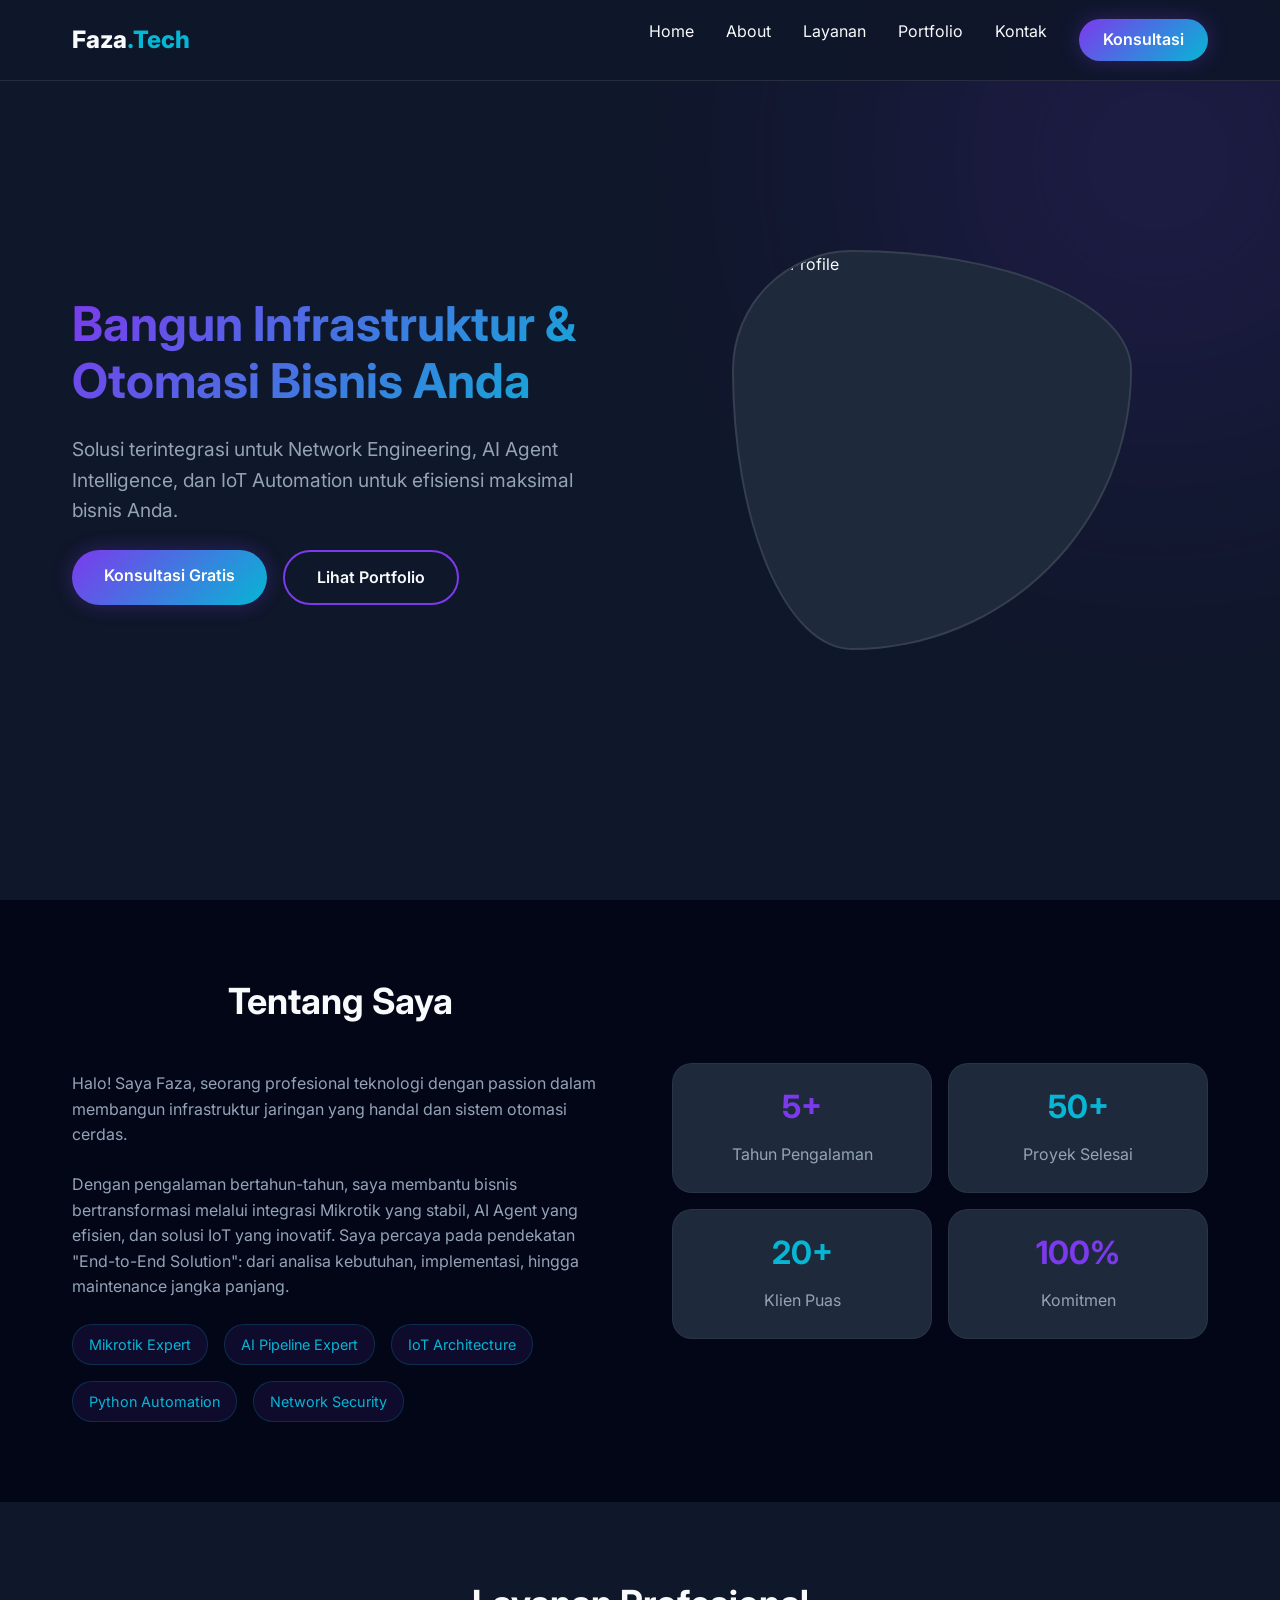
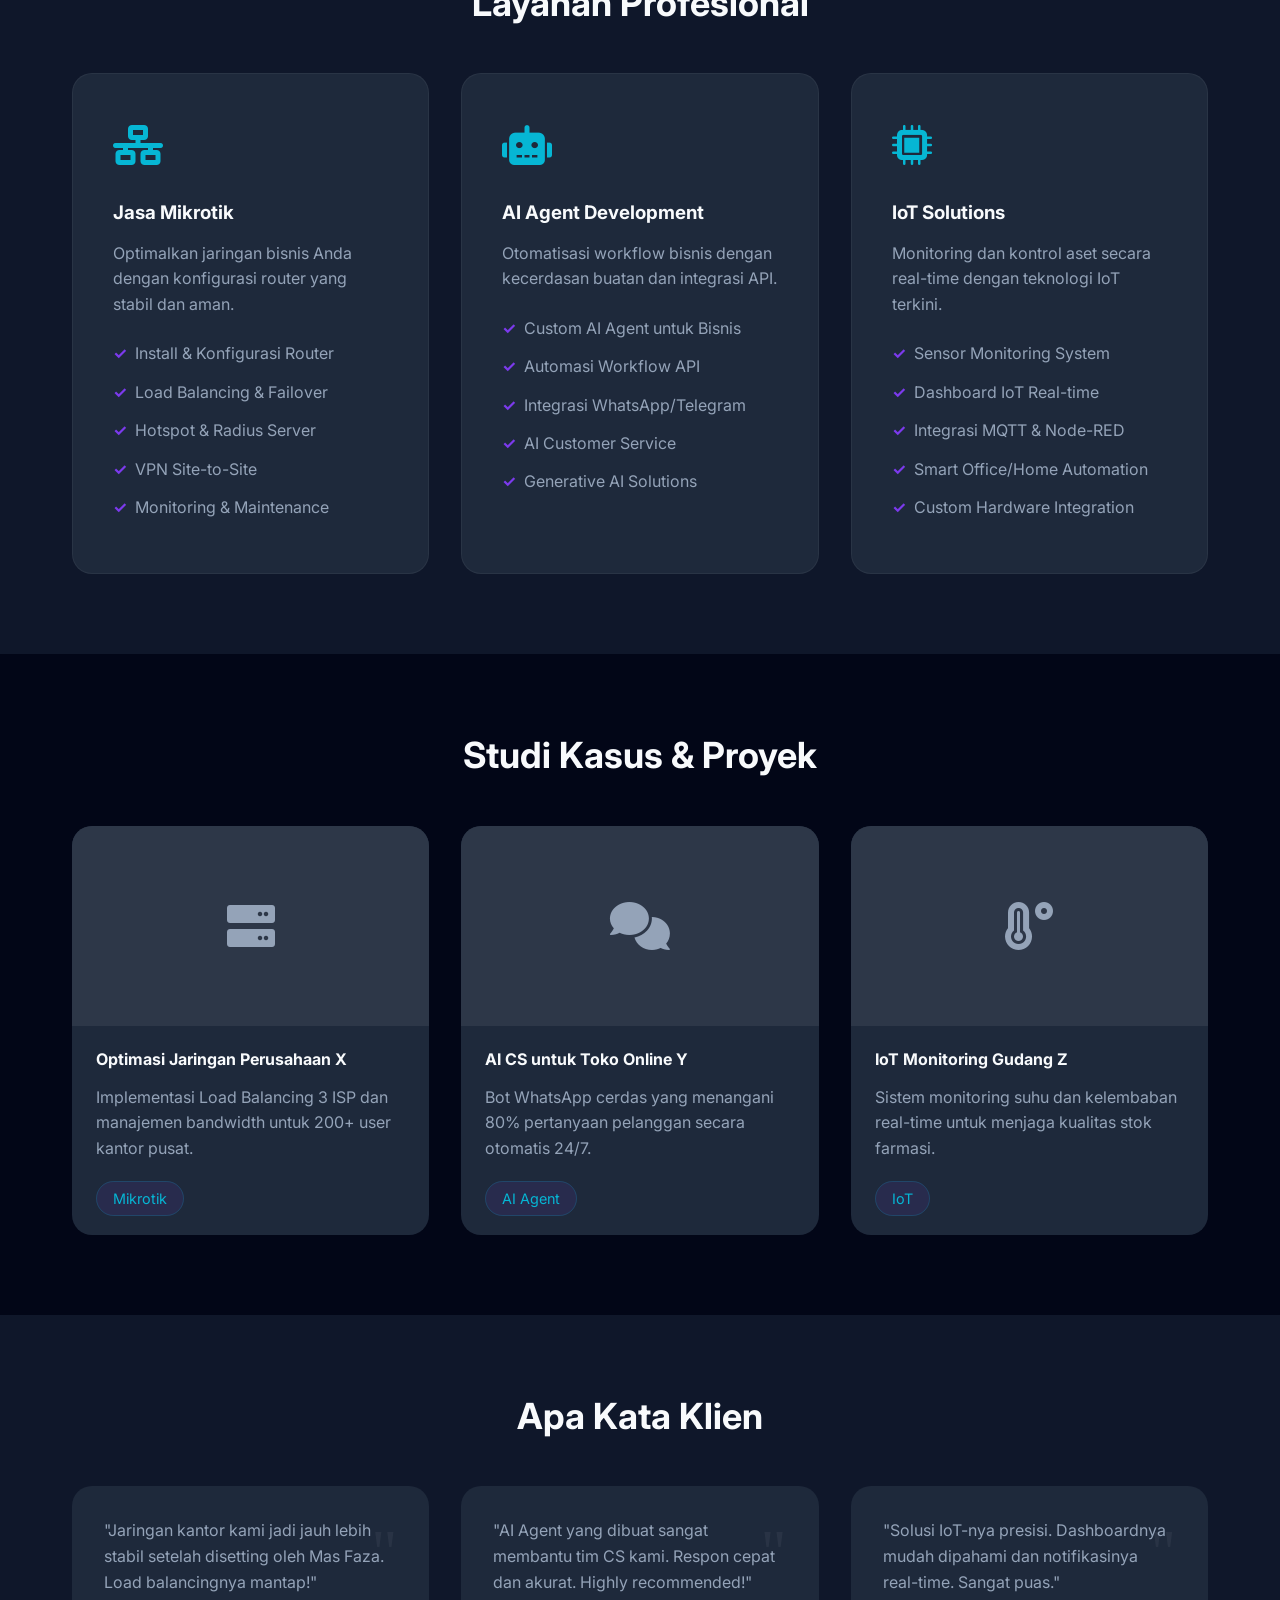
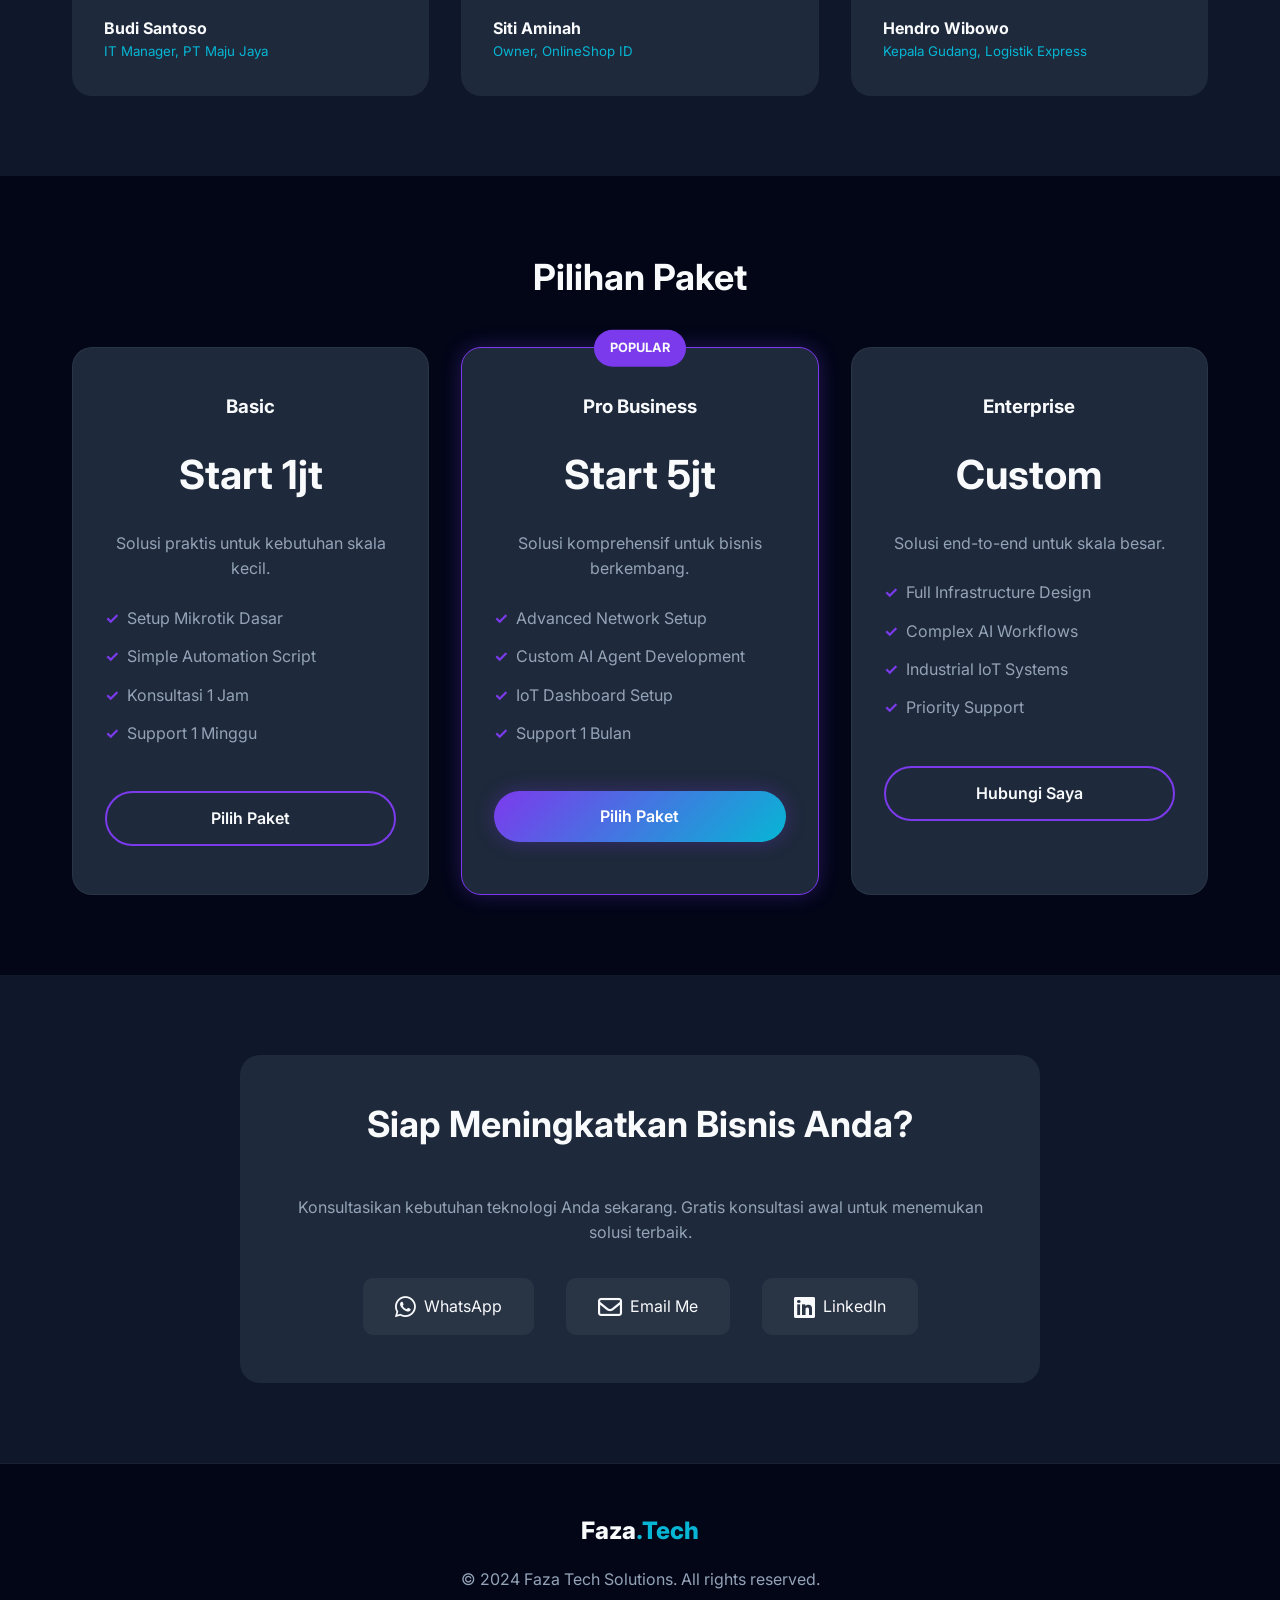
==== index.html @ d6e405ca "Initial commit" ====
<!DOCTYPE html>
<html lang="id">
<head>
    <meta charset="UTF-8">
    <meta name="viewport" content="width=device-width, initial-scale=1.0">
    <title>Faza | Network Engineer & AI Developer</title>
    <link rel="stylesheet" href="style.css">
    <link href="https://fonts.googleapis.com/css2?family=Inter:wght@400;600;700;800&display=swap" rel="stylesheet">
    <link rel="stylesheet" href="https://cdnjs.cloudflare.com/ajax/libs/font-awesome/6.0.0/css/all.min.css">
</head>
<body>
    <!-- Header -->
    <header>
        <div class="container">
            <nav>
                <div class="logo">Faza<span>.Tech</span></div>
                <div class="mobile-menu-btn">
                    <i class="fas fa-bars"></i>
                </div>
                <ul class="nav-links">
                    <li><a href="#home">Home</a></li>
                    <li><a href="#about">About</a></li>
                    <li><a href="#services">Layanan</a></li>
                    <li><a href="#portfolio">Portfolio</a></li>
                    <li><a href="#contact">Kontak</a></li>
                    <li><a href="#contact" class="btn btn-primary" style="padding: 0.5rem 1.5rem;">Konsultasi</a></li>
                </ul>
            </nav>
        </div>
    </header>

    <!-- Hero Section -->
    <section id="home" class="hero">
        <div class="container" style="display: flex; align-items: center; width: 100%; flex-wrap: wrap;">
            <div class="hero-content">
                <h1>Bangun Infrastruktur & Otomasi Bisnis Anda</h1>
                <p style="font-size: 1.2rem; margin: 1.5rem 0;">
                    Solusi terintegrasi untuk Network Engineering, AI Agent Intelligence, dan IoT Automation untuk efisiensi maksimal bisnis Anda.
                </p>
                <div style="display: flex; gap: 1rem;">
                    <a href="#contact" class="btn btn-primary">Konsultasi Gratis</a>
                    <a href="#portfolio" class="btn btn-outline">Lihat Portfolio</a>
                </div>
            </div>
            <div class="hero-image">
                <div class="hero-img-container">
                    <!-- Placeholder for professional photo -->
                    <img src="https://ui-avatars.com/api/?name=Faza+Tech&background=0f172a&color=7c3aed&size=400&font-size=0.33" alt="Faza Profile">
                </div>
            </div>
        </div>
    </section>

    <!-- About Section -->
    <section id="about" class="section-padding about">
        <div class="container">
            <div class="about-grid">
                <div>
                    <h2>Tentang Saya</h2>
                    <p>
                        Halo! Saya Faza, seorang profesional teknologi dengan passion dalam membangun infrastruktur jaringan yang handal dan sistem otomasi cerdas.
                    </p>
                    <p>
                        Dengan pengalaman bertahun-tahun, saya membantu bisnis bertransformasi melalui integrasi Mikrotik yang stabil, AI Agent yang efisien, dan solusi IoT yang inovatif. Saya percaya pada pendekatan "End-to-End Solution": dari analisa kebutuhan, implementasi, hingga maintenance jangka panjang.
                    </p>
                    <div class="skill-tags">
                        <span class="skill-tag">Mikrotik Expert</span>
                        <span class="skill-tag">AI Pipeline Expert</span>
                        <span class="skill-tag">IoT Architecture</span>
                        <span class="skill-tag">Python Automation</span>
                        <span class="skill-tag">Network Security</span>
                    </div>
                </div>
                <div style="display: grid; grid-template-columns: 1fr 1fr; gap: 1rem;">
                    <div class="service-card" style="text-align: center; padding: 1.5rem;">
                        <h3 style="color: var(--primary); font-size: 2rem;">5+</h3>
                        <p style="margin: 0;">Tahun Pengalaman</p>
                    </div>
                    <div class="service-card" style="text-align: center; padding: 1.5rem;">
                        <h3 style="color: var(--secondary); font-size: 2rem;">50+</h3>
                        <p style="margin: 0;">Proyek Selesai</p>
                    </div>
                    <div class="service-card" style="text-align: center; padding: 1.5rem;">
                        <h3 style="color: var(--secondary); font-size: 2rem;">20+</h3>
                        <p style="margin: 0;">Klien Puas</p>
                    </div>
                    <div class="service-card" style="text-align: center; padding: 1.5rem;">
                        <h3 style="color: var(--primary); font-size: 2rem;">100%</h3>
                        <p style="margin: 0;">Komitmen</p>
                    </div>
                </div>
            </div>
        </div>
    </section>

    <!-- Services Section -->
    <section id="services" class="section-padding">
        <div class="container">
            <h2>Layanan Profesional</h2>
            <div class="services-grid">
                <!-- Service 1 -->
                <div class="service-card">
                    <div class="service-icon">
                        <i class="fas fa-network-wired"></i>
                    </div>
                    <h3>Jasa Mikrotik</h3>
                    <p>Optimalkan jaringan bisnis Anda dengan konfigurasi router yang stabil dan aman.</p>
                    <ul class="service-list">
                        <li>Install & Konfigurasi Router</li>
                        <li>Load Balancing & Failover</li>
                        <li>Hotspot & Radius Server</li>
                        <li>VPN Site-to-Site</li>
                        <li>Monitoring & Maintenance</li>
                    </ul>
                </div>

                <!-- Service 2 -->
                <div class="service-card">
                    <div class="service-icon">
                        <i class="fas fa-robot"></i>
                    </div>
                    <h3>AI Agent Development</h3>
                    <p>Otomatisasi workflow bisnis dengan kecerdasan buatan dan integrasi API.</p>
                    <ul class="service-list">
                        <li>Custom AI Agent untuk Bisnis</li>
                        <li>Automasi Workflow API</li>
                        <li>Integrasi WhatsApp/Telegram</li>
                        <li>AI Customer Service</li>
                        <li>Generative AI Solutions</li>
                    </ul>
                </div>

                <!-- Service 3 -->
                <div class="service-card">
                    <div class="service-icon">
                        <i class="fas fa-microchip"></i>
                    </div>
                    <h3>IoT Solutions</h3>
                    <p>Monitoring dan kontrol aset secara real-time dengan teknologi IoT terkini.</p>
                    <ul class="service-list">
                        <li>Sensor Monitoring System</li>
                        <li>Dashboard IoT Real-time</li>
                        <li>Integrasi MQTT & Node-RED</li>
                        <li>Smart Office/Home Automation</li>
                        <li>Custom Hardware Integration</li>
                    </ul>
                </div>
            </div>
        </div>
    </section>

    <!-- Portfolio Section -->
    <section id="portfolio" class="section-padding about">
        <div class="container">
            <h2>Studi Kasus & Proyek</h2>
            <div class="portfolio-grid">
                <div class="portfolio-card">
                    <div class="portfolio-img">
                        <i class="fas fa-server fa-3x"></i>
                    </div>
                    <div class="portfolio-content">
                        <h4>Optimasi Jaringan Perusahaan X</h4>
                        <p>Implementasi Load Balancing 3 ISP dan manajemen bandwidth untuk 200+ user kantor pusat.</p>
                        <span class="skill-tag">Mikrotik</span>
                    </div>
                </div>
                <div class="portfolio-card">
                    <div class="portfolio-img">
                        <i class="fas fa-comments fa-3x"></i>
                    </div>
                    <div class="portfolio-content">
                        <h4>AI CS untuk Toko Online Y</h4>
                        <p>Bot WhatsApp cerdas yang menangani 80% pertanyaan pelanggan secara otomatis 24/7.</p>
                        <span class="skill-tag">AI Agent</span>
                    </div>
                </div>
                <div class="portfolio-card">
                    <div class="portfolio-img">
                        <i class="fas fa-temperature-high fa-3x"></i>
                    </div>
                    <div class="portfolio-content">
                        <h4>IoT Monitoring Gudang Z</h4>
                        <p>Sistem monitoring suhu dan kelembaban real-time untuk menjaga kualitas stok farmasi.</p>
                        <span class="skill-tag">IoT</span>
                    </div>
                </div>
            </div>
        </div>
    </section>

    <!-- Testimonials -->
    <section class="section-padding">
        <div class="container">
            <h2>Apa Kata Klien</h2>
            <div class="testimonial-grid">
                <div class="testimonial-card">
                    <div class="quote-icon">"</div>
                    <p>"Jaringan kantor kami jadi jauh lebih stabil setelah disetting oleh Mas Faza. Load balancingnya mantap!"</p>
                    <h4 style="margin-top: 1rem; margin-bottom: 0;">Budi Santoso</h4>
                    <small style="color: var(--secondary);">IT Manager, PT Maju Jaya</small>
                </div>
                <div class="testimonial-card">
                    <div class="quote-icon">"</div>
                    <p>"AI Agent yang dibuat sangat membantu tim CS kami. Respon cepat dan akurat. Highly recommended!"</p>
                    <h4 style="margin-top: 1rem; margin-bottom: 0;">Siti Aminah</h4>
                    <small style="color: var(--secondary);">Owner, OnlineShop ID</small>
                </div>
                <div class="testimonial-card">
                    <div class="quote-icon">"</div>
                    <p>"Solusi IoT-nya presisi. Dashboardnya mudah dipahami dan notifikasinya real-time. Sangat puas."</p>
                    <h4 style="margin-top: 1rem; margin-bottom: 0;">Hendro Wibowo</h4>
                    <small style="color: var(--secondary);">Kepala Gudang, Logistik Express</small>
                </div>
            </div>
        </div>
    </section>

    <!-- Pricing -->
    <section class="section-padding about">
        <div class="container">
            <h2>Pilihan Paket</h2>
            <div class="pricing-grid">
                <div class="pricing-card">
                    <h3>Basic</h3>
                    <div class="price">Start 1jt</div>
                    <p>Solusi praktis untuk kebutuhan skala kecil.</p>
                    <ul class="service-list">
                        <li>Setup Mikrotik Dasar</li>
                        <li>Simple Automation Script</li>
                        <li>Konsultasi 1 Jam</li>
                        <li>Support 1 Minggu</li>
                    </ul>
                    <a href="#contact" class="btn btn-outline" style="margin-top: 2rem; width: 100%;">Pilih Paket</a>
                </div>
                <div class="pricing-card featured">
                    <div style="position: absolute; top: 0; left: 50%; transform: translate(-50%, -50%); background: var(--primary); padding: 0.5rem 1rem; border-radius: 20px; font-size: 0.8rem; font-weight: bold;">POPULAR</div>
                    <h3>Pro Business</h3>
                    <div class="price">Start 5jt</div>
                    <p>Solusi komprehensif untuk bisnis berkembang.</p>
                    <ul class="service-list">
                        <li>Advanced Network Setup</li>
                        <li>Custom AI Agent Development</li>
                        <li>IoT Dashboard Setup</li>
                        <li>Support 1 Bulan</li>
                    </ul>
                    <a href="#contact" class="btn btn-primary" style="margin-top: 2rem; width: 100%;">Pilih Paket</a>
                </div>
                <div class="pricing-card">
                    <h3>Enterprise</h3>
                    <div class="price">Custom</div>
                    <p>Solusi end-to-end untuk skala besar.</p>
                    <ul class="service-list">
                        <li>Full Infrastructure Design</li>
                        <li>Complex AI Workflows</li>
                        <li>Industrial IoT Systems</li>
                        <li>Priority Support</li>
                    </ul>
                    <a href="#contact" class="btn btn-outline" style="margin-top: 2rem; width: 100%;">Hubungi Saya</a>
                </div>
            </div>
        </div>
    </section>

    <!-- CTA / Contact -->
    <section id="contact" class="section-padding">
        <div class="container">
            <div class="contact-container">
                <h2>Siap Meningkatkan Bisnis Anda?</h2>
                <p>Konsultasikan kebutuhan teknologi Anda sekarang. Gratis konsultasi awal untuk menemukan solusi terbaik.</p>
                
                <div class="contact-options">
                    <a href="https://wa.me/" class="contact-btn">
                        <i class="fab fa-whatsapp" style="font-size: 1.5rem;"></i>
                        <span>WhatsApp</span>
                    </a>
                    <a href="mailto:email@example.com" class="contact-btn">
                        <i class="far fa-envelope" style="font-size: 1.5rem;"></i>
                        <span>Email Me</span>
                    </a>
                    <a href="#" class="contact-btn">
                        <i class="fab fa-linkedin" style="font-size: 1.5rem;"></i>
                        <span>LinkedIn</span>
                    </a>
                </div>
            </div>
        </div>
    </section>

    <!-- Footer -->
    <footer>
        <div class="container">
            <div class="logo" style="margin-bottom: 1rem;">Faza<span>.Tech</span></div>
            <p>&copy; 2024 Faza Tech Solutions. All rights reserved.</p>
        </div>
    </footer>

    <script src="script.js"></script>
</body>
</html>
---- style.css ----
/* Modern Design System */
:root {
    --primary: #7c3aed; /* Vibrant Purple */
    --primary-dark: #5b21b6;
    --secondary: #06b6d4; /* Cyan Accent */
    --dark-bg: #0f172a; /* Deep Blue/Slate */
    --darker-bg: #020617;
    --card-bg: #1e293b;
    --text-light: #f8fafc;
    --text-gray: #94a3b8;
    --gradient-main: linear-gradient(135deg, #7c3aed 0%, #06b6d4 100%);
    --shadow-lg: 0 10px 15px -3px rgba(0, 0, 0, 0.1), 0 4px 6px -2px rgba(0, 0, 0, 0.05);
    --shadow-glow: 0 0 20px rgba(124, 58, 237, 0.3);
}

* {
    margin: 0;
    padding: 0;
    box-sizing: border-box;
    font-family: 'Inter', sans-serif;
}

html {
    scroll-behavior: smooth;
}

body {
    background-color: var(--dark-bg);
    color: var(--text-light);
    line-height: 1.6;
    overflow-x: hidden;
}

/* Typography */
h1, h2, h3, h4, h5, h6 {
    font-weight: 700;
    line-height: 1.2;
    margin-bottom: 1rem;
}

h1 {
    font-size: 3rem;
    background: var(--gradient-main);
    -webkit-background-clip: text;
    -webkit-text-fill-color: transparent;
}

h2 {
    font-size: 2.25rem;
    text-align: center;
    margin-bottom: 3rem;
}

p {
    color: var(--text-gray);
    margin-bottom: 1.5rem;
}

a {
    text-decoration: none;
    color: inherit;
    transition: all 0.3s ease;
}

/* Utilities */
.container {
    max-width: 1200px;
    margin: 0 auto;
    padding: 0 2rem;
}

.btn {
    display: inline-block;
    padding: 0.8rem 2rem;
    border-radius: 50px;
    font-weight: 600;
    cursor: pointer;
    transition: transform 0.2s, box-shadow 0.2s;
}

.btn-primary {
    background: var(--gradient-main);
    color: white;
    box-shadow: var(--shadow-glow);
}

.btn-primary:hover {
    transform: translateY(-2px);
    box-shadow: 0 0 30px rgba(124, 58, 237, 0.5);
}

.btn-outline {
    border: 2px solid var(--primary);
    color: var(--text-light);
}

.btn-outline:hover {
    background: rgba(124, 58, 237, 0.1);
}

.section-padding {
    padding: 5rem 0;
}

/* Header */
header {
    position: fixed;
    top: 0;
    width: 100%;
    background: rgba(15, 23, 42, 0.9);
    backdrop-filter: blur(10px);
    z-index: 1000;
    border-bottom: 1px solid rgba(255, 255, 255, 0.1);
}

nav {
    display: flex;
    justify-content: space-between;
    align-items: center;
    height: 80px;
}

.logo {
    font-size: 1.5rem;
    font-weight: 800;
    color: var(--text-light);
}

.logo span {
    color: var(--secondary);
}

.nav-links {
    display: flex;
    gap: 2rem;
    list-style: none;
}

.nav-links a:hover {
    color: var(--primary);
}

.mobile-menu-btn {
    display: none;
    font-size: 1.5rem;
    cursor: pointer;
}

/* Hero Section */
.hero {
    height: 100vh;
    display: flex;
    align-items: center;
    position: relative;
    overflow: hidden;
}

.hero::before {
    content: '';
    position: absolute;
    top: -10%;
    right: -10%;
    width: 500px;
    height: 500px;
    background: var(--primary);
    border-radius: 50%;
    filter: blur(150px);
    opacity: 0.2;
    z-index: -1;
}

.hero-content {
    flex: 1;
    padding-right: 2rem;
}

.hero-image {
    flex: 1;
    display: flex;
    justify-content: center;
    position: relative;
}

.hero-img-container {
    width: 400px;
    height: 400px;
    background: var(--card-bg);
    border-radius: 30% 70% 70% 30% / 30% 30% 70% 70%;
    overflow: hidden;
    position: relative;
    animation: morph 8s ease-in-out infinite;
    border: 2px solid rgba(255, 255, 255, 0.1);
}

.hero-img-container img {
    width: 100%;
    height: 100%;
    object-fit: cover;
}

@keyframes morph {
    0% { border-radius: 60% 40% 30% 70% / 60% 30% 70% 40%; }
    50% { border-radius: 30% 60% 70% 40% / 50% 60% 30% 60%; }
    100% { border-radius: 60% 40% 30% 70% / 60% 30% 70% 40%; }
}

/* About Section */
.about {
    background: var(--darker-bg);
}

.about-grid {
    display: grid;
    grid-template-columns: 1fr 1fr;
    gap: 4rem;
    align-items: center;
}

.skill-tags {
    display: flex;
    flex-wrap: wrap;
    gap: 1rem;
    margin-top: 1.5rem;
}

.skill-tag {
    background: rgba(124, 58, 237, 0.1);
    color: var(--secondary);
    padding: 0.5rem 1rem;
    border-radius: 20px;
    font-size: 0.9rem;
    border: 1px solid rgba(6, 182, 212, 0.2);
}

/* Services Section */
.services-grid {
    display: grid;
    grid-template-columns: repeat(auto-fit, minmax(300px, 1fr));
    gap: 2rem;
}

.service-card {
    background: var(--card-bg);
    padding: 2.5rem;
    border-radius: 20px;
    border: 1px solid rgba(255, 255, 255, 0.05);
    transition: transform 0.3s;
}

.service-card:hover {
    transform: translateY(-10px);
    border-color: var(--primary);
}

.service-icon {
    font-size: 2.5rem;
    margin-bottom: 1.5rem;
    color: var(--secondary);
}

.service-list {
    list-style: none;
    margin-top: 1.5rem;
}

.service-list li {
    margin-bottom: 0.8rem;
    display: flex;
    align-items: center;
    gap: 0.5rem;
    color: var(--text-gray);
}

.service-list li::before {
    content: '✓';
    color: var(--primary);
    font-weight: bold;
}

/* Portfolio Section */
.portfolio-grid {
    display: grid;
    grid-template-columns: repeat(auto-fit, minmax(300px, 1fr));
    gap: 2rem;
}

.portfolio-card {
    background: var(--card-bg);
    border-radius: 20px;
    overflow: hidden;
    position: relative;
    group: hover;
}

.portfolio-img {
    height: 200px;
    background: #2d3748;
    display: flex;
    align-items: center;
    justify-content: center;
    color: var(--text-gray);
}

.portfolio-content {
    padding: 1.5rem;
}

/* Testimonials */
.testimonials {
    background: var(--darker-bg);
}

.testimonial-grid {
    display: grid;
    grid-template-columns: repeat(auto-fit, minmax(300px, 1fr));
    gap: 2rem;
}

.testimonial-card {
    background: var(--card-bg);
    padding: 2rem;
    border-radius: 20px;
    position: relative;
}

.quote-icon {
    position: absolute;
    top: 1rem;
    right: 2rem;
    font-size: 4rem;
    color: rgba(255, 255, 255, 0.05);
    font-family: serif;
}

/* Pricing */
.pricing-grid {
    display: grid;
    grid-template-columns: repeat(auto-fit, minmax(300px, 1fr));
    gap: 2rem;
}

.pricing-card {
    background: var(--card-bg);
    padding: 3rem 2rem;
    border-radius: 20px;
    text-align: center;
    border: 1px solid rgba(255, 255, 255, 0.05);
    position: relative;
}

.pricing-card.featured {
    border-color: var(--primary);
    transform: scale(1.05);
    z-index: 10;
    box-shadow: var(--shadow-glow);
}

.price {
    font-size: 2.5rem;
    font-weight: 700;
    margin: 1.5rem 0;
    color: var(--text-light);
}

.price span {
    font-size: 1rem;
    color: var(--text-gray);
    font-weight: 400;
}

/* Contact */
.contact-container {
    max-width: 800px;
    margin: 0 auto;
    background: var(--card-bg);
    padding: 3rem;
    border-radius: 20px;
    text-align: center;
}

.contact-options {
    display: flex;
    justify-content: center;
    gap: 2rem;
    margin-top: 2rem;
    flex-wrap: wrap;
}

.contact-btn {
    display: flex;
    align-items: center;
    gap: 0.5rem;
    padding: 1rem 2rem;
    background: rgba(255, 255, 255, 0.05);
    border-radius: 10px;
    transition: all 0.3s;
}

.contact-btn:hover {
    background: var(--primary);
    color: white;
}

/* Footer */
footer {
    background: var(--darker-bg);
    padding: 3rem 0;
    text-align: center;
    border-top: 1px solid rgba(255, 255, 255, 0.1);
}

/* Responsive */
@media (max-width: 768px) {
    h1 { font-size: 2.5rem; }
    
    .nav-links {
        display: none;
        position: absolute;
        top: 80px;
        left: 0;
        width: 100%;
        background: var(--dark-bg);
        flex-direction: column;
        padding: 2rem;
        text-align: center;
    }

    .nav-links.active {
        display: flex;
    }

    .mobile-menu-btn {
        display: block;
    }

    .hero {
        flex-direction: column-reverse;
        height: auto;
        padding-top: 120px;
        padding-bottom: 50px;
        text-align: center;
    }

    .hero-content {
        padding-right: 0;
        margin-top: 3rem;
    }

    .about-grid {
        grid-template-columns: 1fr;
    }
    
    .pricing-card.featured {
        transform: scale(1);
    }
}
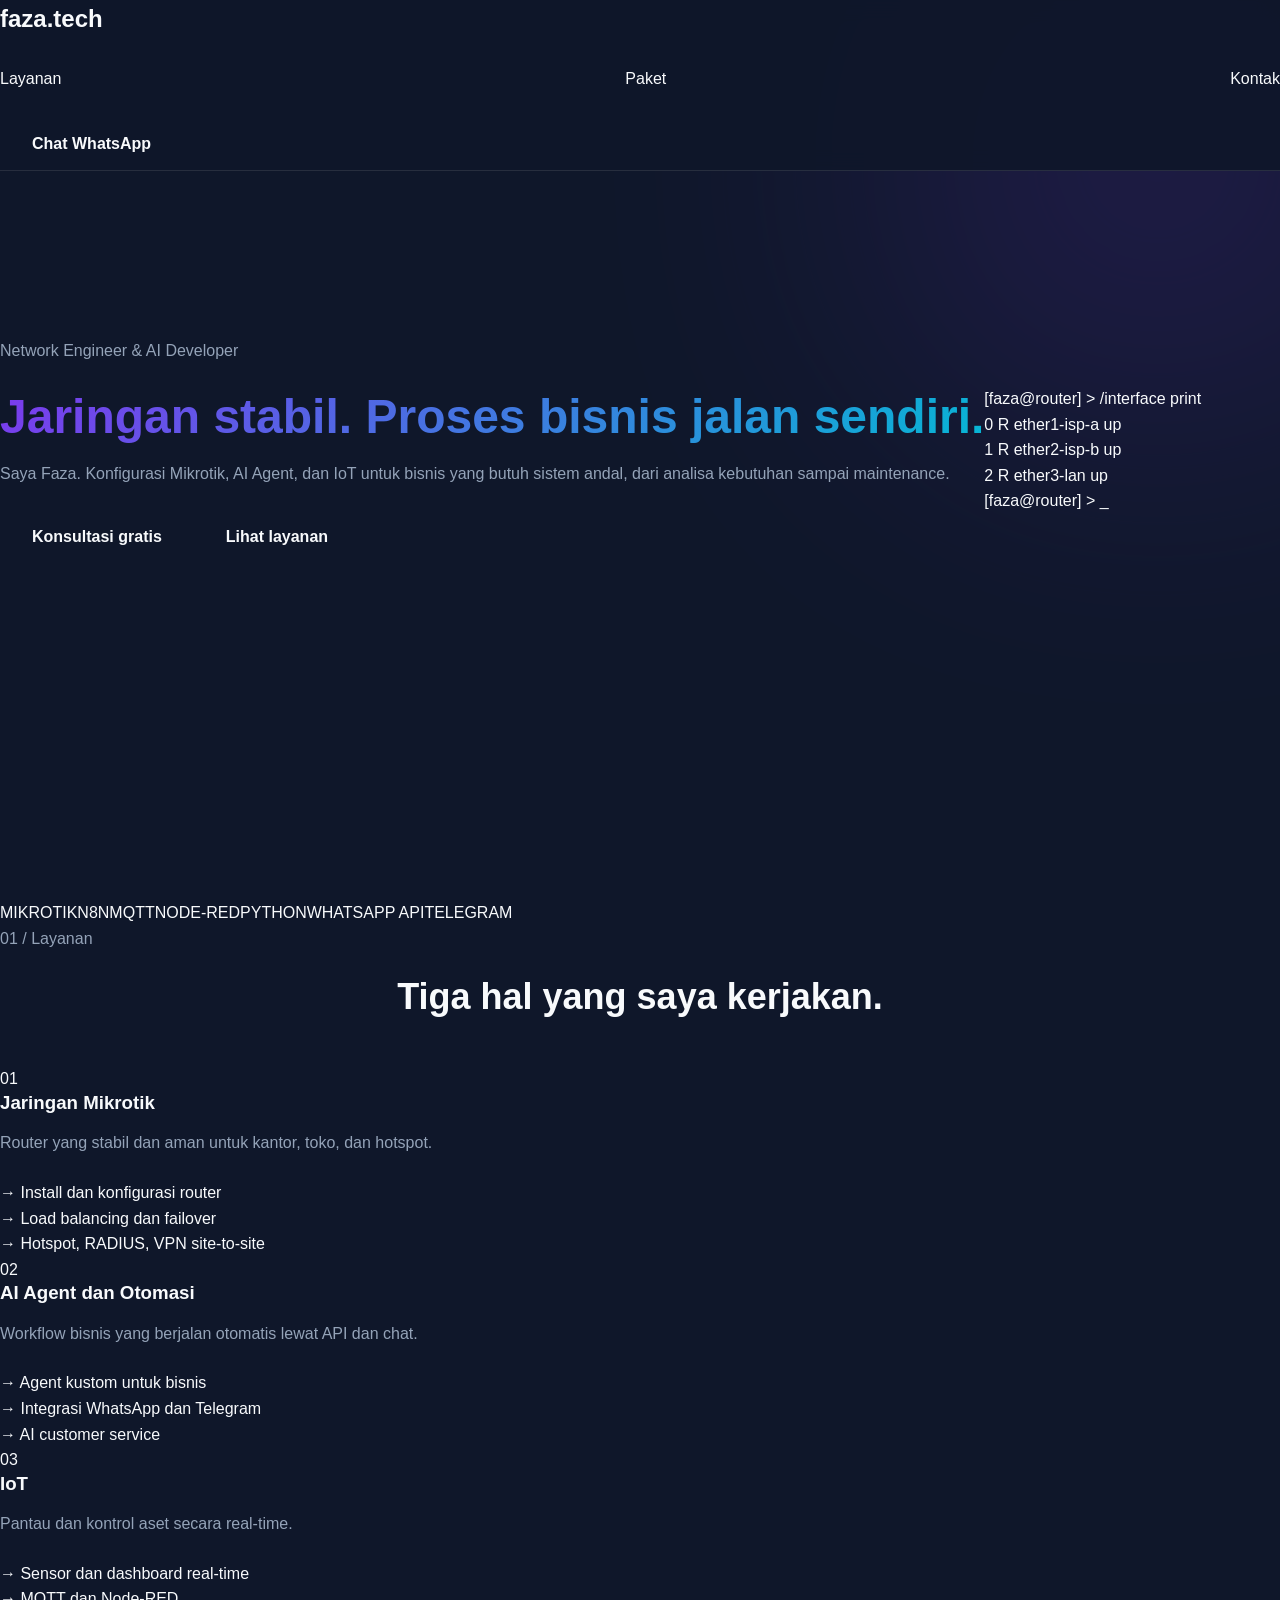
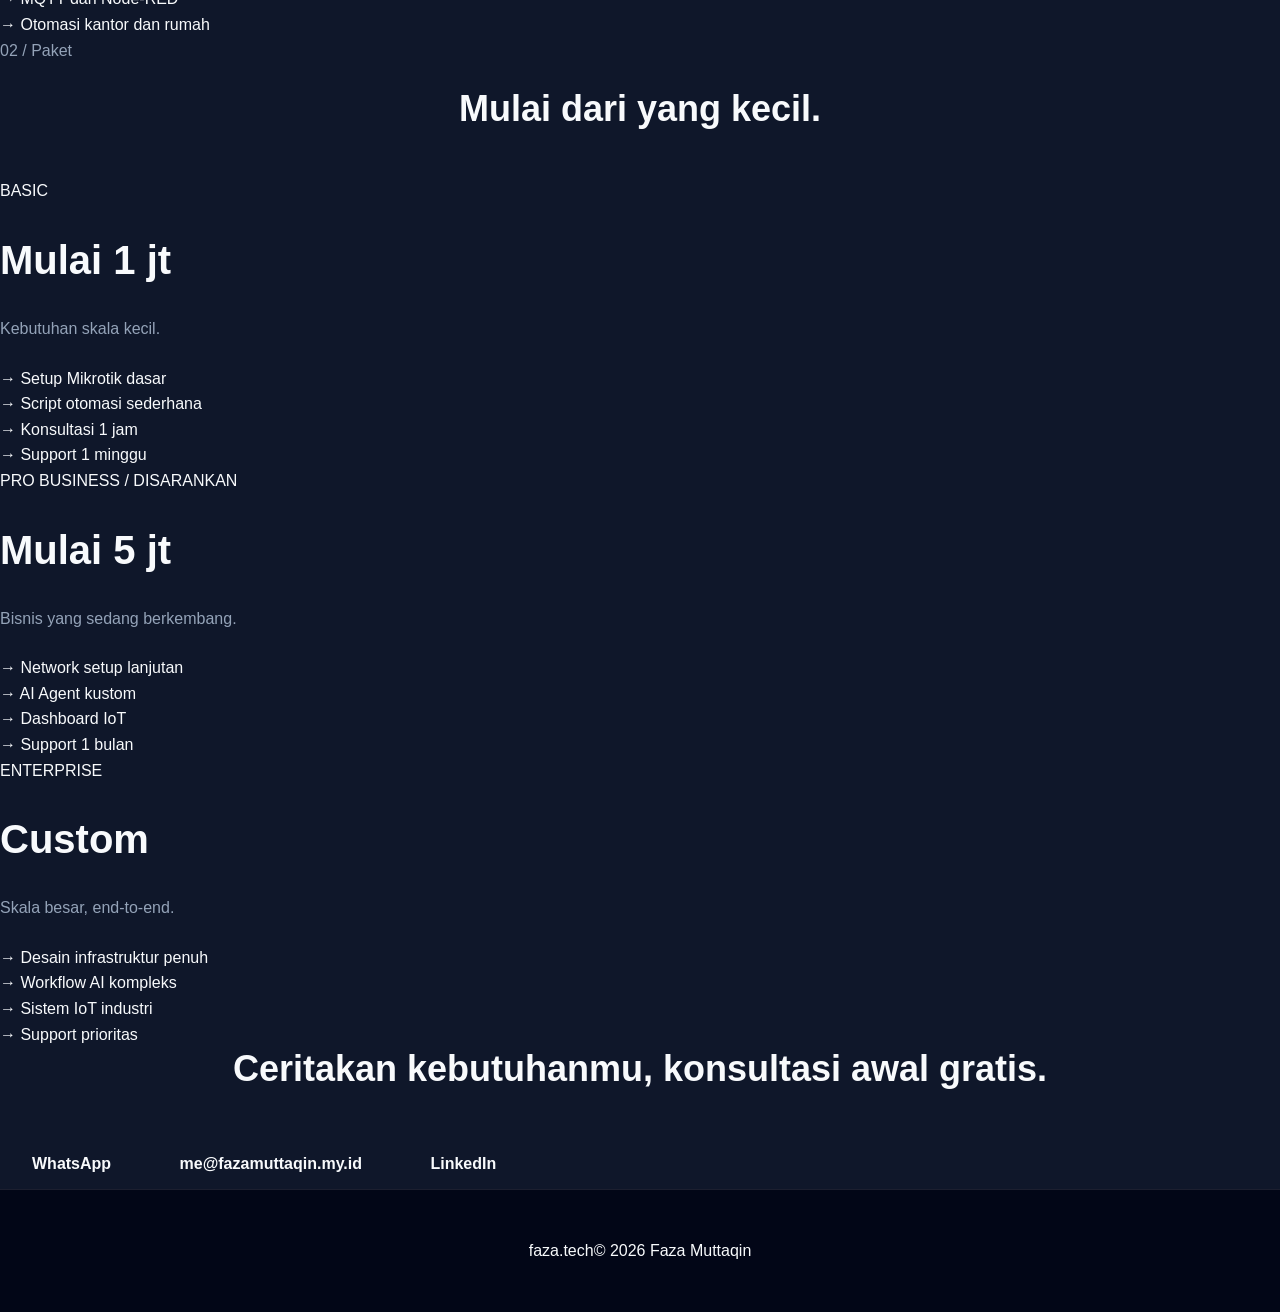
==== commit 619b08ac: "Redesign: struktur HTML baru, tanpa testimoni dan statistik placeholder" ====
--- a/index.html
+++ b/index.html
@@ -1,299 +1,81 @@
 <!DOCTYPE html>
 <html lang="id">
 <head>
-    <meta charset="UTF-8">
-    <meta name="viewport" content="width=device-width, initial-scale=1.0">
-    <title>Faza | Network Engineer & AI Developer</title>
-    <link rel="stylesheet" href="style.css">
-    <link href="https://fonts.googleapis.com/css2?family=Inter:wght@400;600;700;800&display=swap" rel="stylesheet">
-    <link rel="stylesheet" href="https://cdnjs.cloudflare.com/ajax/libs/font-awesome/6.0.0/css/all.min.css">
+<meta charset="UTF-8">
+<meta name="viewport" content="width=device-width, initial-scale=1.0">
+<title>Faza | Network Engineer & AI Developer</title>
+<meta name="description" content="Konfigurasi Mikrotik, AI Agent, dan IoT untuk bisnis yang butuh sistem andal. Konsultasi awal gratis.">
+<meta property="og:title" content="Faza | Network Engineer & AI Developer">
+<meta property="og:description" content="Jaringan stabil dan proses bisnis yang berjalan otomatis.">
+<meta property="og:type" content="website">
+<link rel="preconnect" href="https://fonts.googleapis.com">
+<link rel="preconnect" href="https://fonts.gstatic.com" crossorigin>
+<link href="https://fonts.googleapis.com/css2?family=Space+Grotesk:wght@400;500;700&family=JetBrains+Mono:wght@400;500&display=swap" rel="stylesheet">
+<link rel="stylesheet" href="style.css">
 </head>
 <body>
-    <!-- Header -->
-    <header>
-        <div class="container">
-            <nav>
-                <div class="logo">Faza<span>.Tech</span></div>
-                <div class="mobile-menu-btn">
-                    <i class="fas fa-bars"></i>
-                </div>
-                <ul class="nav-links">
-                    <li><a href="#home">Home</a></li>
-                    <li><a href="#about">About</a></li>
-                    <li><a href="#services">Layanan</a></li>
-                    <li><a href="#portfolio">Portfolio</a></li>
-                    <li><a href="#contact">Kontak</a></li>
-                    <li><a href="#contact" class="btn btn-primary" style="padding: 0.5rem 1.5rem;">Konsultasi</a></li>
-                </ul>
-            </nav>
-        </div>
-    </header>
+<header class="w top">
+<a class="m logo" href="#top">faza.tech</a>
+<nav class="m" aria-label="Utama"><a href="#layanan">Layanan</a><a href="#paket">Paket</a><a href="#kontak">Kontak</a></nav>
+<a class="btn bp sm" href="https://wa.me/6282134332504">Chat WhatsApp</a>
+</header>
 
-    <!-- Hero Section -->
-    <section id="home" class="hero">
-        <div class="container" style="display: flex; align-items: center; width: 100%; flex-wrap: wrap;">
-            <div class="hero-content">
-                <h1>Bangun Infrastruktur & Otomasi Bisnis Anda</h1>
-                <p style="font-size: 1.2rem; margin: 1.5rem 0;">
-                    Solusi terintegrasi untuk Network Engineering, AI Agent Intelligence, dan IoT Automation untuk efisiensi maksimal bisnis Anda.
-                </p>
-                <div style="display: flex; gap: 1rem;">
-                    <a href="#contact" class="btn btn-primary">Konsultasi Gratis</a>
-                    <a href="#portfolio" class="btn btn-outline">Lihat Portfolio</a>
-                </div>
-            </div>
-            <div class="hero-image">
-                <div class="hero-img-container">
-                    <!-- Placeholder for professional photo -->
-                    <img src="https://ui-avatars.com/api/?name=Faza+Tech&background=0f172a&color=7c3aed&size=400&font-size=0.33" alt="Faza Profile">
-                </div>
-            </div>
-        </div>
-    </section>
+<main id="top">
+<section class="w hero">
+<div>
+<p class="m">Network Engineer & AI Developer</p>
+<h1>Jaringan stabil. Proses bisnis jalan sendiri.</h1>
+<p class="lead">Saya Faza. Konfigurasi Mikrotik, AI Agent, dan IoT untuk bisnis yang butuh sistem andal, dari analisa kebutuhan sampai maintenance.</p>
+<div class="cta"><a class="btn bp" href="#kontak">Konsultasi gratis</a><a class="btn" href="#layanan">Lihat layanan</a></div>
+</div>
+<div class="m term" aria-hidden="true">
+<div class="dim">[faza@router] > /interface print</div>
+<div>0  R  ether1-isp-a   <span class="up">up</span></div>
+<div>1  R  ether2-isp-b   <span class="up">up</span></div>
+<div>2  R  ether3-lan     <span class="up">up</span></div>
+<div class="dim">[faza@router] > _</div>
+</div>
+</section>
 
-    <!-- About Section -->
-    <section id="about" class="section-padding about">
-        <div class="container">
-            <div class="about-grid">
-                <div>
-                    <h2>Tentang Saya</h2>
-                    <p>
-                        Halo! Saya Faza, seorang profesional teknologi dengan passion dalam membangun infrastruktur jaringan yang handal dan sistem otomasi cerdas.
-                    </p>
-                    <p>
-                        Dengan pengalaman bertahun-tahun, saya membantu bisnis bertransformasi melalui integrasi Mikrotik yang stabil, AI Agent yang efisien, dan solusi IoT yang inovatif. Saya percaya pada pendekatan "End-to-End Solution": dari analisa kebutuhan, implementasi, hingga maintenance jangka panjang.
-                    </p>
-                    <div class="skill-tags">
-                        <span class="skill-tag">Mikrotik Expert</span>
-                        <span class="skill-tag">AI Pipeline Expert</span>
-                        <span class="skill-tag">IoT Architecture</span>
-                        <span class="skill-tag">Python Automation</span>
-                        <span class="skill-tag">Network Security</span>
-                    </div>
-                </div>
-                <div style="display: grid; grid-template-columns: 1fr 1fr; gap: 1rem;">
-                    <div class="service-card" style="text-align: center; padding: 1.5rem;">
-                        <h3 style="color: var(--primary); font-size: 2rem;">5+</h3>
-                        <p style="margin: 0;">Tahun Pengalaman</p>
-                    </div>
-                    <div class="service-card" style="text-align: center; padding: 1.5rem;">
-                        <h3 style="color: var(--secondary); font-size: 2rem;">50+</h3>
-                        <p style="margin: 0;">Proyek Selesai</p>
-                    </div>
-                    <div class="service-card" style="text-align: center; padding: 1.5rem;">
-                        <h3 style="color: var(--secondary); font-size: 2rem;">20+</h3>
-                        <p style="margin: 0;">Klien Puas</p>
-                    </div>
-                    <div class="service-card" style="text-align: center; padding: 1.5rem;">
-                        <h3 style="color: var(--primary); font-size: 2rem;">100%</h3>
-                        <p style="margin: 0;">Komitmen</p>
-                    </div>
-                </div>
-            </div>
-        </div>
-    </section>
+<div class="m strip"><div class="w"><span>MIKROTIK</span><span>N8N</span><span>MQTT</span><span>NODE-RED</span><span>PYTHON</span><span>WHATSAPP API</span><span>TELEGRAM</span></div></div>
 
-    <!-- Services Section -->
-    <section id="services" class="section-padding">
-        <div class="container">
-            <h2>Layanan Profesional</h2>
-            <div class="services-grid">
-                <!-- Service 1 -->
-                <div class="service-card">
-                    <div class="service-icon">
-                        <i class="fas fa-network-wired"></i>
-                    </div>
-                    <h3>Jasa Mikrotik</h3>
-                    <p>Optimalkan jaringan bisnis Anda dengan konfigurasi router yang stabil dan aman.</p>
-                    <ul class="service-list">
-                        <li>Install & Konfigurasi Router</li>
-                        <li>Load Balancing & Failover</li>
-                        <li>Hotspot & Radius Server</li>
-                        <li>VPN Site-to-Site</li>
-                        <li>Monitoring & Maintenance</li>
-                    </ul>
-                </div>
+<section id="layanan" class="w sec">
+<p class="m">01 / Layanan</p>
+<h2>Tiga hal yang saya kerjakan.</h2>
+<div class="g3">
+<article class="card"><span class="m">01</span><h3>Jaringan Mikrotik</h3><p>Router yang stabil dan aman untuk kantor, toko, dan hotspot.</p><ul><li>→ Install dan konfigurasi router</li><li>→ Load balancing dan failover</li><li>→ Hotspot, RADIUS, VPN site-to-site</li></ul></article>
+<article class="card"><span class="m">02</span><h3>AI Agent dan Otomasi</h3><p>Workflow bisnis yang berjalan otomatis lewat API dan chat.</p><ul><li>→ Agent kustom untuk bisnis</li><li>→ Integrasi WhatsApp dan Telegram</li><li>→ AI customer service</li></ul></article>
+<article class="card"><span class="m">03</span><h3>IoT</h3><p>Pantau dan kontrol aset secara real-time.</p><ul><li>→ Sensor dan dashboard real-time</li><li>→ MQTT dan Node-RED</li><li>→ Otomasi kantor dan rumah</li></ul></article>
+</div>
+</section>
 
-                <!-- Service 2 -->
-                <div class="service-card">
-                    <div class="service-icon">
-                        <i class="fas fa-robot"></i>
-                    </div>
-                    <h3>AI Agent Development</h3>
-                    <p>Otomatisasi workflow bisnis dengan kecerdasan buatan dan integrasi API.</p>
-                    <ul class="service-list">
-                        <li>Custom AI Agent untuk Bisnis</li>
-                        <li>Automasi Workflow API</li>
-                        <li>Integrasi WhatsApp/Telegram</li>
-                        <li>AI Customer Service</li>
-                        <li>Generative AI Solutions</li>
-                    </ul>
-                </div>
+<!-- TODO: bagian Proyek disembunyikan sampai ada data klien asli.
+Format per baris: <div class="row"><span class="m">JENIS</span><h3>Nama klien</h3><p>Hasil terukur.</p></div>
+Lalu tambahkan link "Proyek" di nav. -->
 
-                <!-- Service 3 -->
-                <div class="service-card">
-                    <div class="service-icon">
-                        <i class="fas fa-microchip"></i>
-                    </div>
-                    <h3>IoT Solutions</h3>
-                    <p>Monitoring dan kontrol aset secara real-time dengan teknologi IoT terkini.</p>
-                    <ul class="service-list">
-                        <li>Sensor Monitoring System</li>
-                        <li>Dashboard IoT Real-time</li>
-                        <li>Integrasi MQTT & Node-RED</li>
-                        <li>Smart Office/Home Automation</li>
-                        <li>Custom Hardware Integration</li>
-                    </ul>
-                </div>
-            </div>
-        </div>
-    </section>
+<section id="paket" class="w sec">
+<p class="m">02 / Paket</p>
+<h2>Mulai dari yang kecil.</h2>
+<div class="g3">
+<article class="card"><span class="m">BASIC</span><div class="price">Mulai 1 jt</div><p>Kebutuhan skala kecil.</p><ul><li>→ Setup Mikrotik dasar</li><li>→ Script otomasi sederhana</li><li>→ Konsultasi 1 jam</li><li>→ Support 1 minggu</li></ul></article>
+<article class="card feat"><span class="m">PRO BUSINESS / DISARANKAN</span><div class="price">Mulai 5 jt</div><p>Bisnis yang sedang berkembang.</p><ul><li>→ Network setup lanjutan</li><li>→ AI Agent kustom</li><li>→ Dashboard IoT</li><li>→ Support 1 bulan</li></ul></article>
+<article class="card"><span class="m">ENTERPRISE</span><div class="price">Custom</div><p>Skala besar, end-to-end.</p><ul><li>→ Desain infrastruktur penuh</li><li>→ Workflow AI kompleks</li><li>→ Sistem IoT industri</li><li>→ Support prioritas</li></ul></article>
+</div>
+</section>
 
-    <!-- Portfolio Section -->
-    <section id="portfolio" class="section-padding about">
-        <div class="container">
-            <h2>Studi Kasus & Proyek</h2>
-            <div class="portfolio-grid">
-                <div class="portfolio-card">
-                    <div class="portfolio-img">
-                        <i class="fas fa-server fa-3x"></i>
-                    </div>
-                    <div class="portfolio-content">
-                        <h4>Optimasi Jaringan Perusahaan X</h4>
-                        <p>Implementasi Load Balancing 3 ISP dan manajemen bandwidth untuk 200+ user kantor pusat.</p>
-                        <span class="skill-tag">Mikrotik</span>
-                    </div>
-                </div>
-                <div class="portfolio-card">
-                    <div class="portfolio-img">
-                        <i class="fas fa-comments fa-3x"></i>
-                    </div>
-                    <div class="portfolio-content">
-                        <h4>AI CS untuk Toko Online Y</h4>
-                        <p>Bot WhatsApp cerdas yang menangani 80% pertanyaan pelanggan secara otomatis 24/7.</p>
-                        <span class="skill-tag">AI Agent</span>
-                    </div>
-                </div>
-                <div class="portfolio-card">
-                    <div class="portfolio-img">
-                        <i class="fas fa-temperature-high fa-3x"></i>
-                    </div>
-                    <div class="portfolio-content">
-                        <h4>IoT Monitoring Gudang Z</h4>
-                        <p>Sistem monitoring suhu dan kelembaban real-time untuk menjaga kualitas stok farmasi.</p>
-                        <span class="skill-tag">IoT</span>
-                    </div>
-                </div>
-            </div>
-        </div>
-    </section>
+<section id="kontak" class="dark">
+<div class="w">
+<h2>Ceritakan kebutuhanmu, konsultasi awal gratis.</h2>
+<div class="cta">
+<a class="btn bp" href="https://wa.me/6282134332504">WhatsApp</a>
+<a class="btn inv" href="mailto:me@fazamuttaqin.my.id">me@fazamuttaqin.my.id</a>
+<a class="btn inv" href="https://www.linkedin.com/in/muhammad-faza-muttaqin-16568363/">LinkedIn</a>
+</div>
+</div>
+</section>
+</main>
 
-    <!-- Testimonials -->
-    <section class="section-padding">
-        <div class="container">
-            <h2>Apa Kata Klien</h2>
-            <div class="testimonial-grid">
-                <div class="testimonial-card">
-                    <div class="quote-icon">"</div>
-                    <p>"Jaringan kantor kami jadi jauh lebih stabil setelah disetting oleh Mas Faza. Load balancingnya mantap!"</p>
-                    <h4 style="margin-top: 1rem; margin-bottom: 0;">Budi Santoso</h4>
-                    <small style="color: var(--secondary);">IT Manager, PT Maju Jaya</small>
-                </div>
-                <div class="testimonial-card">
-                    <div class="quote-icon">"</div>
-                    <p>"AI Agent yang dibuat sangat membantu tim CS kami. Respon cepat dan akurat. Highly recommended!"</p>
-                    <h4 style="margin-top: 1rem; margin-bottom: 0;">Siti Aminah</h4>
-                    <small style="color: var(--secondary);">Owner, OnlineShop ID</small>
-                </div>
-                <div class="testimonial-card">
-                    <div class="quote-icon">"</div>
-                    <p>"Solusi IoT-nya presisi. Dashboardnya mudah dipahami dan notifikasinya real-time. Sangat puas."</p>
-                    <h4 style="margin-top: 1rem; margin-bottom: 0;">Hendro Wibowo</h4>
-                    <small style="color: var(--secondary);">Kepala Gudang, Logistik Express</small>
-                </div>
-            </div>
-        </div>
-    </section>
-
-    <!-- Pricing -->
-    <section class="section-padding about">
-        <div class="container">
-            <h2>Pilihan Paket</h2>
-            <div class="pricing-grid">
-                <div class="pricing-card">
-                    <h3>Basic</h3>
-                    <div class="price">Start 1jt</div>
-                    <p>Solusi praktis untuk kebutuhan skala kecil.</p>
-                    <ul class="service-list">
-                        <li>Setup Mikrotik Dasar</li>
-                        <li>Simple Automation Script</li>
-                        <li>Konsultasi 1 Jam</li>
-                        <li>Support 1 Minggu</li>
-                    </ul>
-                    <a href="#contact" class="btn btn-outline" style="margin-top: 2rem; width: 100%;">Pilih Paket</a>
-                </div>
-                <div class="pricing-card featured">
-                    <div style="position: absolute; top: 0; left: 50%; transform: translate(-50%, -50%); background: var(--primary); padding: 0.5rem 1rem; border-radius: 20px; font-size: 0.8rem; font-weight: bold;">POPULAR</div>
-                    <h3>Pro Business</h3>
-                    <div class="price">Start 5jt</div>
-                    <p>Solusi komprehensif untuk bisnis berkembang.</p>
-                    <ul class="service-list">
-                        <li>Advanced Network Setup</li>
-                        <li>Custom AI Agent Development</li>
-                        <li>IoT Dashboard Setup</li>
-                        <li>Support 1 Bulan</li>
-                    </ul>
-                    <a href="#contact" class="btn btn-primary" style="margin-top: 2rem; width: 100%;">Pilih Paket</a>
-                </div>
-                <div class="pricing-card">
-                    <h3>Enterprise</h3>
-                    <div class="price">Custom</div>
-                    <p>Solusi end-to-end untuk skala besar.</p>
-                    <ul class="service-list">
-                        <li>Full Infrastructure Design</li>
-                        <li>Complex AI Workflows</li>
-                        <li>Industrial IoT Systems</li>
-                        <li>Priority Support</li>
-                    </ul>
-                    <a href="#contact" class="btn btn-outline" style="margin-top: 2rem; width: 100%;">Hubungi Saya</a>
-                </div>
-            </div>
-        </div>
-    </section>
-
-    <!-- CTA / Contact -->
-    <section id="contact" class="section-padding">
-        <div class="container">
-            <div class="contact-container">
-                <h2>Siap Meningkatkan Bisnis Anda?</h2>
-                <p>Konsultasikan kebutuhan teknologi Anda sekarang. Gratis konsultasi awal untuk menemukan solusi terbaik.</p>
-                
-                <div class="contact-options">
-                    <a href="https://wa.me/" class="contact-btn">
-                        <i class="fab fa-whatsapp" style="font-size: 1.5rem;"></i>
-                        <span>WhatsApp</span>
-                    </a>
-                    <a href="mailto:email@example.com" class="contact-btn">
-                        <i class="far fa-envelope" style="font-size: 1.5rem;"></i>
-                        <span>Email Me</span>
-                    </a>
-                    <a href="#" class="contact-btn">
-                        <i class="fab fa-linkedin" style="font-size: 1.5rem;"></i>
-                        <span>LinkedIn</span>
-                    </a>
-                </div>
-            </div>
-        </div>
-    </section>
-
-    <!-- Footer -->
-    <footer>
-        <div class="container">
-            <div class="logo" style="margin-bottom: 1rem;">Faza<span>.Tech</span></div>
-            <p>&copy; 2024 Faza Tech Solutions. All rights reserved.</p>
-        </div>
-    </footer>
-
-    <script src="script.js"></script>
+<footer class="m w foot"><span>faza.tech</span><span>© <span id="y">2026</span> Faza Muttaqin</span></footer>
+<script src="script.js"></script>
 </body>
 </html>
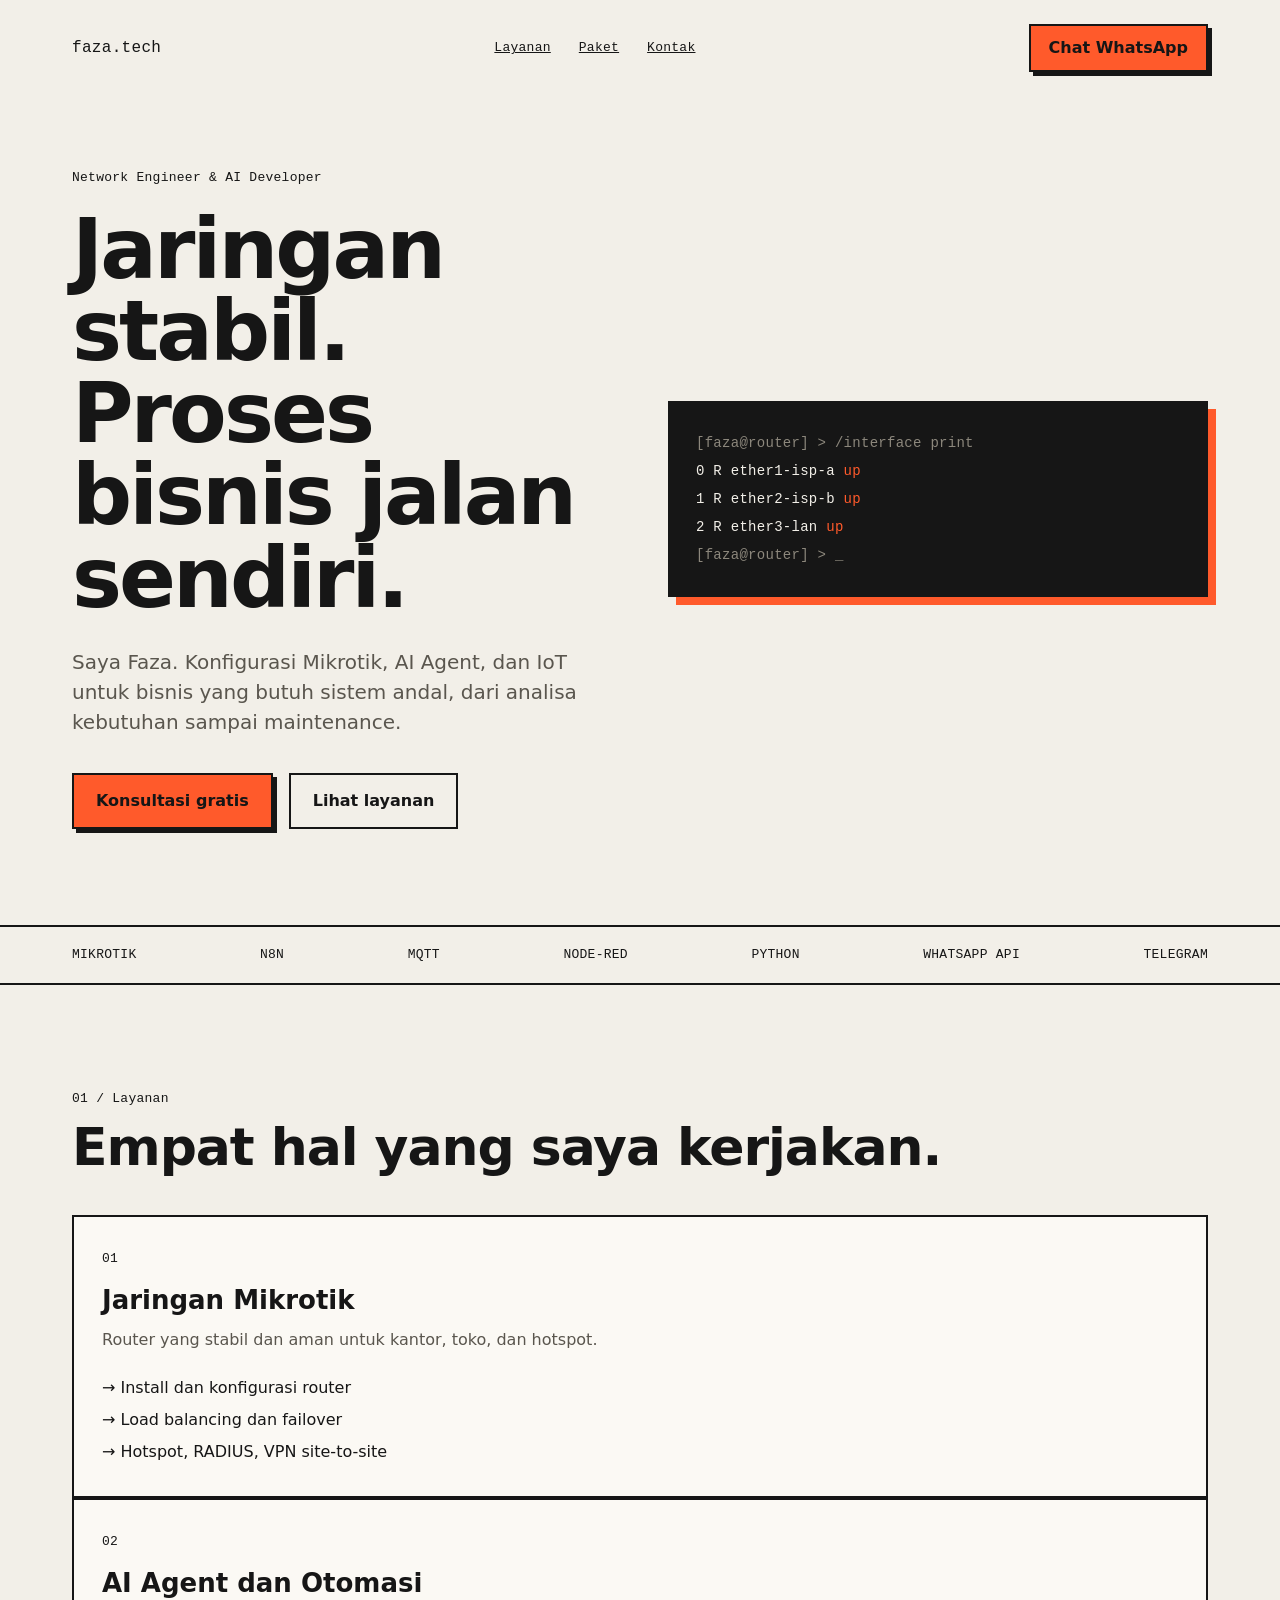
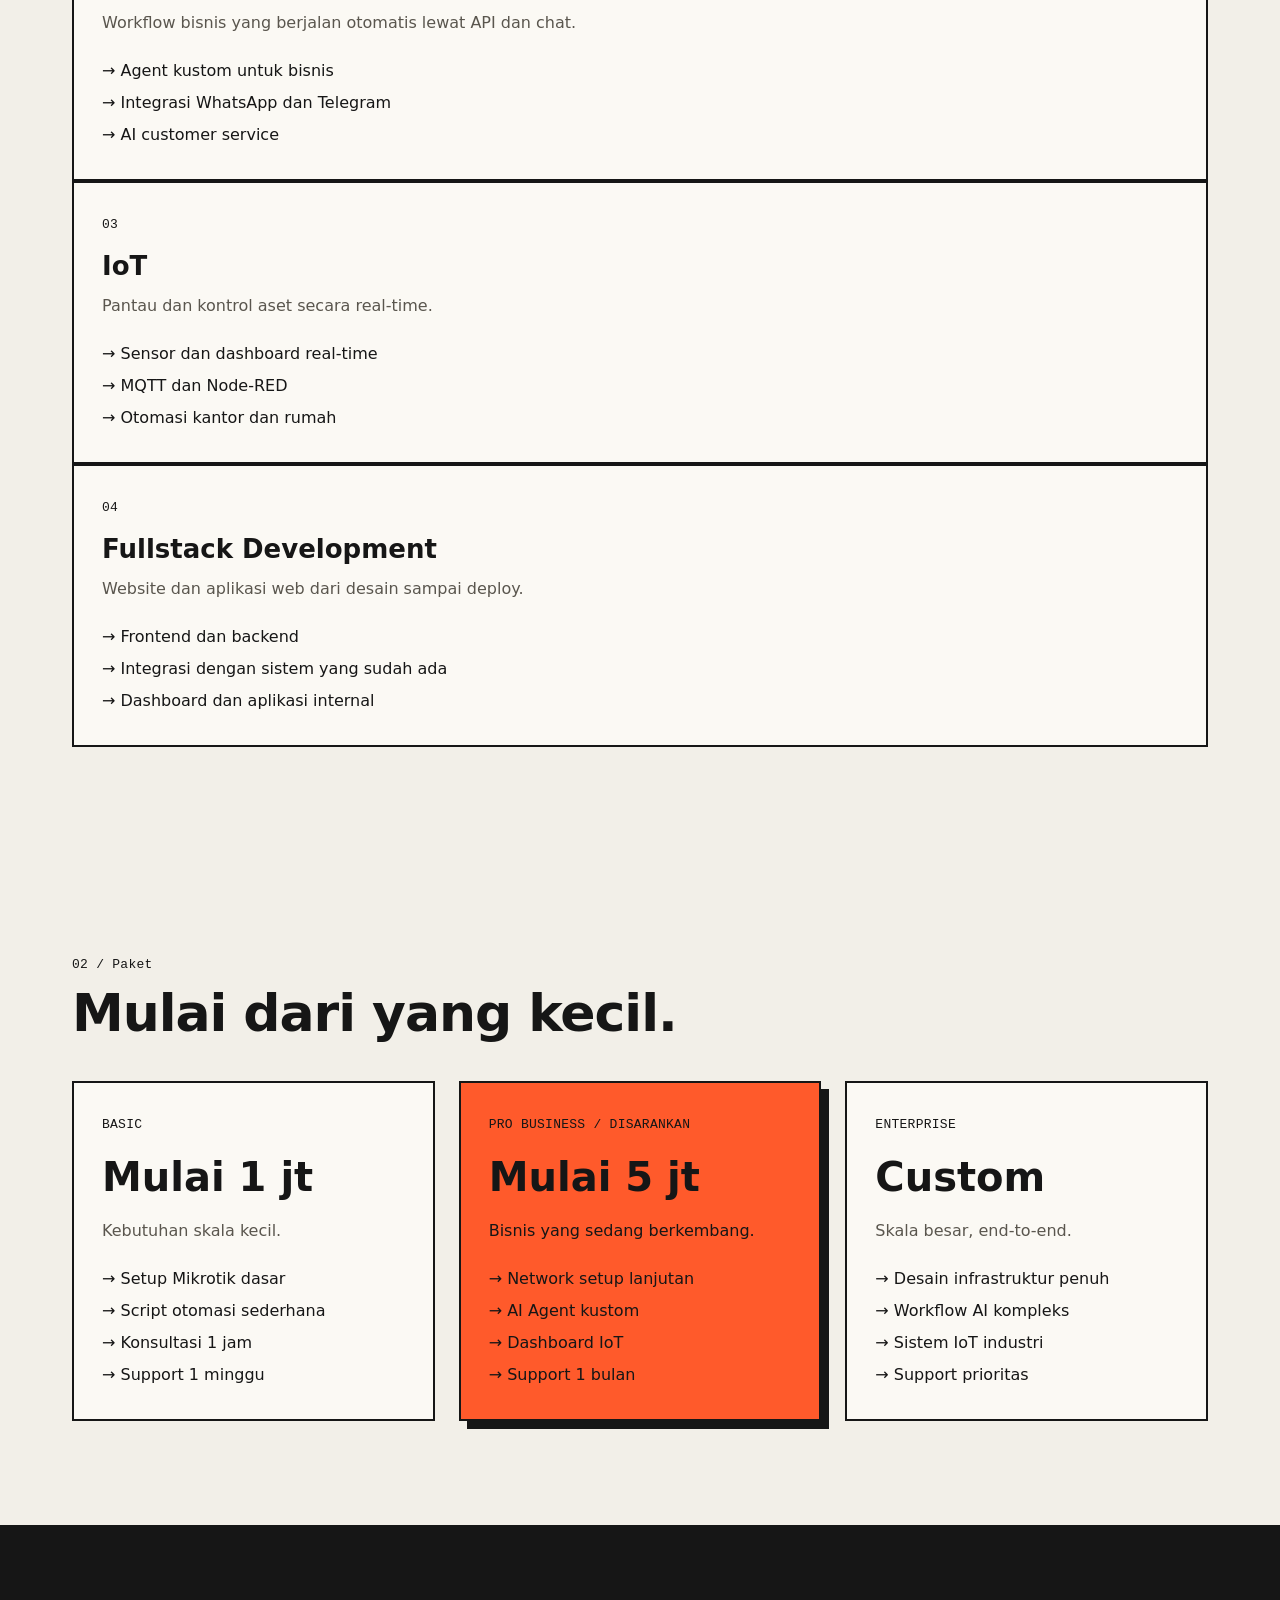
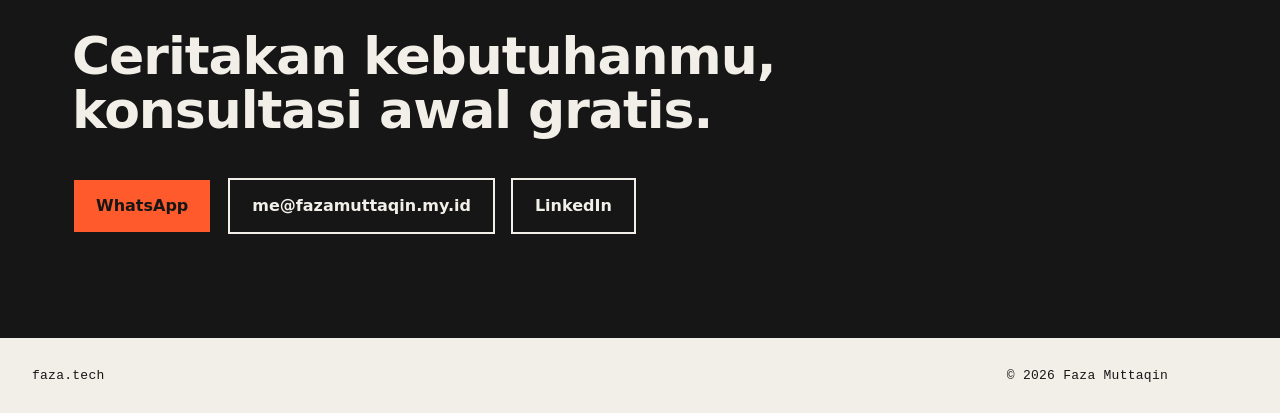
==== commit 2170c660: "Tambah layanan Fullstack Development (grid 2x2)" ====
--- a/index.html
+++ b/index.html
@@ -41,11 +41,11 @@
 
 <section id="layanan" class="w sec">
 <p class="m">01 / Layanan</p>
-<h2>Tiga hal yang saya kerjakan.</h2>
-<div class="g3">
+<h2>Empat hal yang saya kerjakan.</h2>
+<div class="g4">
 <article class="card"><span class="m">01</span><h3>Jaringan Mikrotik</h3><p>Router yang stabil dan aman untuk kantor, toko, dan hotspot.</p><ul><li>→ Install dan konfigurasi router</li><li>→ Load balancing dan failover</li><li>→ Hotspot, RADIUS, VPN site-to-site</li></ul></article>
 <article class="card"><span class="m">02</span><h3>AI Agent dan Otomasi</h3><p>Workflow bisnis yang berjalan otomatis lewat API dan chat.</p><ul><li>→ Agent kustom untuk bisnis</li><li>→ Integrasi WhatsApp dan Telegram</li><li>→ AI customer service</li></ul></article>
-<article class="card"><span class="m">03</span><h3>IoT</h3><p>Pantau dan kontrol aset secara real-time.</p><ul><li>→ Sensor dan dashboard real-time</li><li>→ MQTT dan Node-RED</li><li>→ Otomasi kantor dan rumah</li></ul></article>
+<article class="card"><span class="m">03</span><h3>IoT</h3><p>Pantau dan kontrol aset secara real-time.</p><ul><li>→ Sensor dan dashboard real-time</li><li>→ MQTT dan Node-RED</li><li>→ Otomasi kantor dan rumah</li></ul></article><article class="card"><span class="m">04</span><h3>Fullstack Development</h3><p>Website dan aplikasi web dari desain sampai deploy.</p><ul><li>→ Frontend dan backend</li><li>→ Integrasi dengan sistem yang sudah ada</li><li>→ Dashboard dan aplikasi internal</li></ul></article>
 </div>
 </section>
 
--- a/style.css
+++ b/style.css
@@ -1,456 +1,39 @@
-/* Modern Design System */
-:root {
-    --primary: #7c3aed; /* Vibrant Purple */
-    --primary-dark: #5b21b6;
-    --secondary: #06b6d4; /* Cyan Accent */
-    --dark-bg: #0f172a; /* Deep Blue/Slate */
-    --darker-bg: #020617;
-    --card-bg: #1e293b;
-    --text-light: #f8fafc;
-    --text-gray: #94a3b8;
-    --gradient-main: linear-gradient(135deg, #7c3aed 0%, #06b6d4 100%);
-    --shadow-lg: 0 10px 15px -3px rgba(0, 0, 0, 0.1), 0 4px 6px -2px rgba(0, 0, 0, 0.05);
-    --shadow-glow: 0 0 20px rgba(124, 58, 237, 0.3);
-}
-
-* {
-    margin: 0;
-    padding: 0;
-    box-sizing: border-box;
-    font-family: 'Inter', sans-serif;
-}
-
-html {
-    scroll-behavior: smooth;
-}
-
-body {
-    background-color: var(--dark-bg);
-    color: var(--text-light);
-    line-height: 1.6;
-    overflow-x: hidden;
-}
-
-/* Typography */
-h1, h2, h3, h4, h5, h6 {
-    font-weight: 700;
-    line-height: 1.2;
-    margin-bottom: 1rem;
-}
-
-h1 {
-    font-size: 3rem;
-    background: var(--gradient-main);
-    -webkit-background-clip: text;
-    -webkit-text-fill-color: transparent;
-}
-
-h2 {
-    font-size: 2.25rem;
-    text-align: center;
-    margin-bottom: 3rem;
-}
-
-p {
-    color: var(--text-gray);
-    margin-bottom: 1.5rem;
-}
-
-a {
-    text-decoration: none;
-    color: inherit;
-    transition: all 0.3s ease;
-}
-
-/* Utilities */
-.container {
-    max-width: 1200px;
-    margin: 0 auto;
-    padding: 0 2rem;
-}
-
-.btn {
-    display: inline-block;
-    padding: 0.8rem 2rem;
-    border-radius: 50px;
-    font-weight: 600;
-    cursor: pointer;
-    transition: transform 0.2s, box-shadow 0.2s;
-}
-
-.btn-primary {
-    background: var(--gradient-main);
-    color: white;
-    box-shadow: var(--shadow-glow);
-}
-
-.btn-primary:hover {
-    transform: translateY(-2px);
-    box-shadow: 0 0 30px rgba(124, 58, 237, 0.5);
-}
-
-.btn-outline {
-    border: 2px solid var(--primary);
-    color: var(--text-light);
-}
-
-.btn-outline:hover {
-    background: rgba(124, 58, 237, 0.1);
-}
-
-.section-padding {
-    padding: 5rem 0;
-}
-
-/* Header */
-header {
-    position: fixed;
-    top: 0;
-    width: 100%;
-    background: rgba(15, 23, 42, 0.9);
-    backdrop-filter: blur(10px);
-    z-index: 1000;
-    border-bottom: 1px solid rgba(255, 255, 255, 0.1);
-}
-
-nav {
-    display: flex;
-    justify-content: space-between;
-    align-items: center;
-    height: 80px;
-}
-
-.logo {
-    font-size: 1.5rem;
-    font-weight: 800;
-    color: var(--text-light);
-}
-
-.logo span {
-    color: var(--secondary);
-}
-
-.nav-links {
-    display: flex;
-    gap: 2rem;
-    list-style: none;
-}
-
-.nav-links a:hover {
-    color: var(--primary);
-}
-
-.mobile-menu-btn {
-    display: none;
-    font-size: 1.5rem;
-    cursor: pointer;
-}
-
-/* Hero Section */
-.hero {
-    height: 100vh;
-    display: flex;
-    align-items: center;
-    position: relative;
-    overflow: hidden;
-}
-
-.hero::before {
-    content: '';
-    position: absolute;
-    top: -10%;
-    right: -10%;
-    width: 500px;
-    height: 500px;
-    background: var(--primary);
-    border-radius: 50%;
-    filter: blur(150px);
-    opacity: 0.2;
-    z-index: -1;
-}
-
-.hero-content {
-    flex: 1;
-    padding-right: 2rem;
-}
-
-.hero-image {
-    flex: 1;
-    display: flex;
-    justify-content: center;
-    position: relative;
-}
-
-.hero-img-container {
-    width: 400px;
-    height: 400px;
-    background: var(--card-bg);
-    border-radius: 30% 70% 70% 30% / 30% 30% 70% 70%;
-    overflow: hidden;
-    position: relative;
-    animation: morph 8s ease-in-out infinite;
-    border: 2px solid rgba(255, 255, 255, 0.1);
-}
-
-.hero-img-container img {
-    width: 100%;
-    height: 100%;
-    object-fit: cover;
-}
-
-@keyframes morph {
-    0% { border-radius: 60% 40% 30% 70% / 60% 30% 70% 40%; }
-    50% { border-radius: 30% 60% 70% 40% / 50% 60% 30% 60%; }
-    100% { border-radius: 60% 40% 30% 70% / 60% 30% 70% 40%; }
-}
-
-/* About Section */
-.about {
-    background: var(--darker-bg);
-}
-
-.about-grid {
-    display: grid;
-    grid-template-columns: 1fr 1fr;
-    gap: 4rem;
-    align-items: center;
-}
-
-.skill-tags {
-    display: flex;
-    flex-wrap: wrap;
-    gap: 1rem;
-    margin-top: 1.5rem;
-}
-
-.skill-tag {
-    background: rgba(124, 58, 237, 0.1);
-    color: var(--secondary);
-    padding: 0.5rem 1rem;
-    border-radius: 20px;
-    font-size: 0.9rem;
-    border: 1px solid rgba(6, 182, 212, 0.2);
-}
-
-/* Services Section */
-.services-grid {
-    display: grid;
-    grid-template-columns: repeat(auto-fit, minmax(300px, 1fr));
-    gap: 2rem;
-}
-
-.service-card {
-    background: var(--card-bg);
-    padding: 2.5rem;
-    border-radius: 20px;
-    border: 1px solid rgba(255, 255, 255, 0.05);
-    transition: transform 0.3s;
-}
-
-.service-card:hover {
-    transform: translateY(-10px);
-    border-color: var(--primary);
-}
-
-.service-icon {
-    font-size: 2.5rem;
-    margin-bottom: 1.5rem;
-    color: var(--secondary);
-}
-
-.service-list {
-    list-style: none;
-    margin-top: 1.5rem;
-}
-
-.service-list li {
-    margin-bottom: 0.8rem;
-    display: flex;
-    align-items: center;
-    gap: 0.5rem;
-    color: var(--text-gray);
-}
-
-.service-list li::before {
-    content: '✓';
-    color: var(--primary);
-    font-weight: bold;
-}
-
-/* Portfolio Section */
-.portfolio-grid {
-    display: grid;
-    grid-template-columns: repeat(auto-fit, minmax(300px, 1fr));
-    gap: 2rem;
-}
-
-.portfolio-card {
-    background: var(--card-bg);
-    border-radius: 20px;
-    overflow: hidden;
-    position: relative;
-    group: hover;
-}
-
-.portfolio-img {
-    height: 200px;
-    background: #2d3748;
-    display: flex;
-    align-items: center;
-    justify-content: center;
-    color: var(--text-gray);
-}
-
-.portfolio-content {
-    padding: 1.5rem;
-}
-
-/* Testimonials */
-.testimonials {
-    background: var(--darker-bg);
-}
-
-.testimonial-grid {
-    display: grid;
-    grid-template-columns: repeat(auto-fit, minmax(300px, 1fr));
-    gap: 2rem;
-}
-
-.testimonial-card {
-    background: var(--card-bg);
-    padding: 2rem;
-    border-radius: 20px;
-    position: relative;
-}
-
-.quote-icon {
-    position: absolute;
-    top: 1rem;
-    right: 2rem;
-    font-size: 4rem;
-    color: rgba(255, 255, 255, 0.05);
-    font-family: serif;
-}
-
-/* Pricing */
-.pricing-grid {
-    display: grid;
-    grid-template-columns: repeat(auto-fit, minmax(300px, 1fr));
-    gap: 2rem;
-}
-
-.pricing-card {
-    background: var(--card-bg);
-    padding: 3rem 2rem;
-    border-radius: 20px;
-    text-align: center;
-    border: 1px solid rgba(255, 255, 255, 0.05);
-    position: relative;
-}
-
-.pricing-card.featured {
-    border-color: var(--primary);
-    transform: scale(1.05);
-    z-index: 10;
-    box-shadow: var(--shadow-glow);
-}
-
-.price {
-    font-size: 2.5rem;
-    font-weight: 700;
-    margin: 1.5rem 0;
-    color: var(--text-light);
-}
-
-.price span {
-    font-size: 1rem;
-    color: var(--text-gray);
-    font-weight: 400;
-}
-
-/* Contact */
-.contact-container {
-    max-width: 800px;
-    margin: 0 auto;
-    background: var(--card-bg);
-    padding: 3rem;
-    border-radius: 20px;
-    text-align: center;
-}
-
-.contact-options {
-    display: flex;
-    justify-content: center;
-    gap: 2rem;
-    margin-top: 2rem;
-    flex-wrap: wrap;
-}
-
-.contact-btn {
-    display: flex;
-    align-items: center;
-    gap: 0.5rem;
-    padding: 1rem 2rem;
-    background: rgba(255, 255, 255, 0.05);
-    border-radius: 10px;
-    transition: all 0.3s;
-}
-
-.contact-btn:hover {
-    background: var(--primary);
-    color: white;
-}
-
-/* Footer */
-footer {
-    background: var(--darker-bg);
-    padding: 3rem 0;
-    text-align: center;
-    border-top: 1px solid rgba(255, 255, 255, 0.1);
-}
-
-/* Responsive */
-@media (max-width: 768px) {
-    h1 { font-size: 2.5rem; }
-    
-    .nav-links {
-        display: none;
-        position: absolute;
-        top: 80px;
-        left: 0;
-        width: 100%;
-        background: var(--dark-bg);
-        flex-direction: column;
-        padding: 2rem;
-        text-align: center;
-    }
-
-    .nav-links.active {
-        display: flex;
-    }
-
-    .mobile-menu-btn {
-        display: block;
-    }
-
-    .hero {
-        flex-direction: column-reverse;
-        height: auto;
-        padding-top: 120px;
-        padding-bottom: 50px;
-        text-align: center;
-    }
-
-    .hero-content {
-        padding-right: 0;
-        margin-top: 3rem;
-    }
-
-    .about-grid {
-        grid-template-columns: 1fr;
-    }
-    
-    .pricing-card.featured {
-        transform: scale(1);
-    }
-}
+:root{--ink:#161616;--paper:#F2EFE8;--card:#FBF9F4;--mut:#5A564E;--acc:#FF5A2B}
+*{box-sizing:border-box}
+html{scroll-behavior:smooth}
+body{margin:0;background:var(--paper);color:var(--ink);font-family:'Space Grotesk',system-ui,sans-serif;line-height:1.5}
+a{color:inherit}
+a:focus-visible{outline:3px solid var(--ink);outline-offset:3px}
+.w{max-width:1200px;margin:0 auto;padding:0 32px}
+.m{font-family:'JetBrains Mono',ui-monospace,monospace;font-size:13px;letter-spacing:.02em;margin:0}
+.btn{display:inline-block;padding:14px 22px;border:2px solid var(--ink);font-weight:700;text-decoration:none;color:var(--ink);transition:transform .15s}
+.btn:hover{transform:translate(-2px,-2px)}
+.bp{background:var(--acc);box-shadow:4px 4px 0 var(--ink)}
+.sm{padding:10px 18px}
+.top{display:flex;justify-content:space-between;align-items:center;flex-wrap:wrap;gap:16px;padding-top:24px;padding-bottom:24px}
+.top nav{display:flex;gap:28px;flex-wrap:wrap}
+.logo{font-weight:500;font-size:16px;text-decoration:none}
+.hero{display:grid;grid-template-columns:repeat(auto-fit,minmax(min(100%,340px),1fr));gap:56px;align-items:center;padding-top:72px;padding-bottom:96px}
+h1{font-size:clamp(44px,7vw,84px);line-height:.98;letter-spacing:-.035em;margin:20px 0 28px}
+.lead{font-size:20px;color:var(--mut);max-width:520px;margin:0 0 36px}
+.cta{display:flex;gap:16px;flex-wrap:wrap}
+.term{background:var(--ink);color:var(--paper);padding:28px;line-height:2;font-size:14px;box-shadow:8px 8px 0 var(--acc);overflow-x:auto}
+.dim{color:#8C877C}
+.up{color:var(--acc)}
+.strip{border-block:2px solid var(--ink);padding:18px 0}
+.strip .w{display:flex;gap:12px 36px;flex-wrap:wrap;justify-content:space-between}
+.sec{padding-top:104px;padding-bottom:104px}
+h2{font-size:clamp(34px,5vw,52px);line-height:1.05;letter-spacing:-.02em;margin:12px 0 40px}
+.g3{display:grid;grid-template-columns:repeat(auto-fit,minmax(min(100%,300px),1fr));gap:24px}
+.card{border:2px solid var(--ink);padding:28px;background:var(--card)}
+.card h3{font-size:26px;margin:12px 0 0}
+.card p{color:var(--mut);margin:8px 0 0}
+.card ul{list-style:none;padding:0;margin:20px 0 0;line-height:2}
+.price{font-size:40px;font-weight:700;margin:12px 0}
+.feat{background:var(--acc);box-shadow:8px 8px 0 var(--ink)}
+.feat p{color:var(--ink)}
+.dark{background:var(--ink);color:var(--paper);padding:104px 0}
+.dark h2{margin-top:0;max-width:760px}
+.inv{color:var(--paper);border-color:var(--paper)}
+.foot{display:flex;justify-content:space-between;flex-wrap:wrap;gap:8px;padding-top:28px;padding-bottom:28px}
+@media(max-width:760px){.w{padding:0 20px}}
